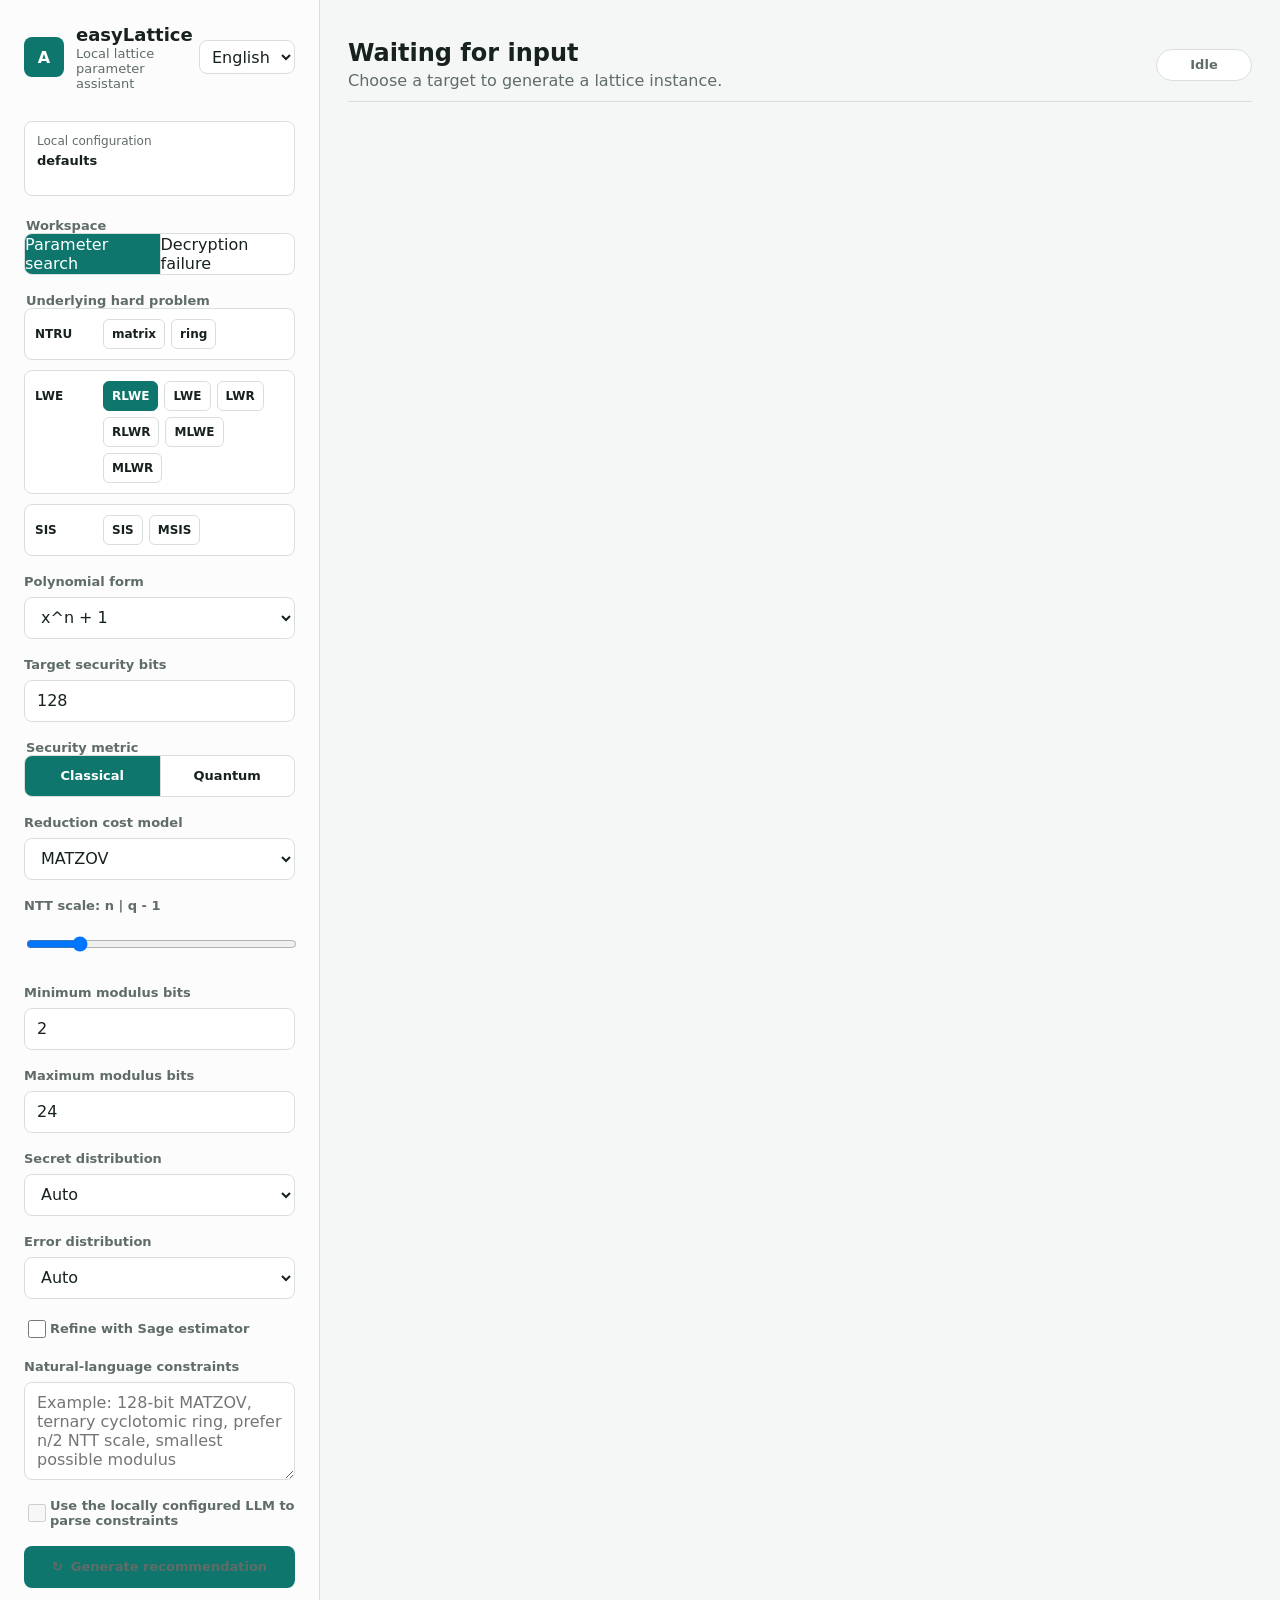
==== static/index.html @ b3cc907c "Add local runner companion" ====
<!doctype html>
<html lang="en">
  <head>
    <meta charset="utf-8" />
    <meta name="viewport" content="width=device-width, initial-scale=1" />
    <title>easyLattice Lattice Parameter Assistant</title>
    <link rel="stylesheet" href="styles.css" />
  </head>
  <body>
    <div class="app-shell">
      <aside class="control-panel">
        <div class="brand-row">
          <div class="brand-mark">A</div>
          <div>
            <h1>easyLattice</h1>
            <p data-i18n="brandSubtitle">Local lattice parameter assistant</p>
          </div>
          <select id="language-select" class="language-select" aria-label="Language">
            <option value="en">English</option>
            <option value="zh">中文</option>
          </select>
        </div>

        <div id="config-panel" class="config-panel">
          <span data-i18n="localConfiguration">Local configuration</span>
          <strong id="config-source" data-i18n="defaults">defaults</strong>
          <small id="config-agent"></small>
          <small id="config-llm"></small>
          <small id="config-estimator"></small>
        </div>

        <section id="runner-panel" class="runner-panel hidden">
          <div class="runner-heading">
            <span data-i18n="localRunner">Local runner</span>
            <strong id="runner-status"></strong>
          </div>
          <form id="runner-config-form" class="runner-form">
            <div id="runner-path-fields" class="runner-path-fields hidden">
              <label>
                <span data-i18n="sagePath">Sage path</span>
                <input id="runner-sage-path" name="sageBinary" type="text" autocomplete="off" />
              </label>
              <label>
                <span data-i18n="estimatorPath">Estimator path</span>
                <input id="runner-estimator-path" name="latticeEstimatorPath" type="text" autocomplete="off" />
              </label>
              <button id="runner-save" type="submit" class="secondary-button" data-i18n="saveRunnerPaths">Save paths</button>
            </div>
            <button id="runner-change" type="button" class="secondary-button hidden" data-i18n="changeRunnerPaths">Change paths</button>
          </form>
        </section>

        <fieldset class="workspace-mode">
          <legend data-i18n="workspace">Workspace</legend>
          <div class="segmented">
            <label><input type="radio" name="workspaceMode" value="search" checked /><span data-i18n="parameterSearch">Parameter search</span></label>
            <label><input type="radio" name="workspaceMode" value="dfr" /><span data-i18n="decryptionFailure">Decryption failure</span></label>
          </div>
        </fieldset>

        <form id="parameter-form" class="form-stack">
          <fieldset class="hard-problem-fieldset">
            <legend data-i18n="underlyingHardProblem">Underlying hard problem</legend>
            <div class="problem-groups" role="radiogroup" aria-label="Underlying hard problem" data-i18n-aria-label="underlyingHardProblem">
              <div class="problem-group">
                <strong>NTRU</strong>
                <div class="problem-options">
                  <label><input type="radio" name="hardProblem" value="ntru:matrix" /><span>matrix</span></label>
                  <label><input type="radio" name="hardProblem" value="ntru:ring" /><span>ring</span></label>
                </div>
              </div>
              <div class="problem-group">
                <strong>LWE</strong>
                <div class="problem-options">
                  <label><input type="radio" name="hardProblem" value="lwe:rlwe" checked /><span>RLWE</span></label>
                  <label><input type="radio" name="hardProblem" value="lwe:lwe" /><span>LWE</span></label>
                  <label><input type="radio" name="hardProblem" value="lwe:lwr" /><span>LWR</span></label>
                  <label><input type="radio" name="hardProblem" value="lwe:rlwr" /><span>RLWR</span></label>
                  <label><input type="radio" name="hardProblem" value="lwe:mlwe" /><span>MLWE</span></label>
                  <label><input type="radio" name="hardProblem" value="lwe:mlwr" /><span>MLWR</span></label>
                </div>
              </div>
              <div class="problem-group">
                <strong>SIS</strong>
                <div class="problem-options">
                  <label><input type="radio" name="hardProblem" value="sis:sis" /><span>SIS</span></label>
                  <label><input type="radio" name="hardProblem" value="sis:msis" /><span>MSIS</span></label>
                </div>
              </div>
            </div>
          </fieldset>

          <label>
            <span data-i18n="polynomialForm">Polynomial form</span>
            <select id="ring-family" name="ringFamily">
              <option value="power2">x^n + 1</option>
              <option value="ternary">x^n - x^(n/2) + 1</option>
            </select>
          </label>

          <label>
            <span data-i18n="targetSecurityBits">Target security bits</span>
            <input id="target-security" name="targetSecurity" type="number" min="40" max="512" step="1" value="128" />
          </label>

          <fieldset>
            <legend data-i18n="securityMetric">Security metric</legend>
            <div class="segmented">
              <label><input type="radio" name="securityModel" value="classical" checked /><span data-i18n="classical">Classical</span></label>
              <label><input type="radio" name="securityModel" value="quantum" /><span data-i18n="quantum">Quantum</span></label>
            </div>
          </fieldset>

          <label>
            <span data-i18n="reductionCostModel">Reduction cost model</span>
            <select id="red-cost-model" name="redCostModel">
              <option value="matzov">MATZOV</option>
              <option value="adps16">ADPS16 / CoreSVP</option>
            </select>
          </label>

          <label>
            <span id="ntt-scale-label">NTT scale: n | q - 1</span>
            <input id="ntt-scale" name="nttScalePower" type="range" min="-1" max="6" step="1" value="0" />
          </label>

          <label>
            <span data-i18n="minimumModulusBits">Minimum modulus bits</span>
            <input id="min-q-bits" name="minQBits" type="number" min="2" max="63" step="1" value="2" />
          </label>

          <label>
            <span data-i18n="maximumModulusBits">Maximum modulus bits</span>
            <input id="max-q-bits" name="maxQBits" type="number" min="12" max="63" step="1" value="24" />
          </label>

          <label>
            <span data-i18n="secretDistribution">Secret distribution</span>
            <select id="secret-distribution" name="secretDistribution">
              <option value="auto">Auto</option>
              <option value="centered_binomial">Centered Binomial</option>
              <option value="sparse_ternary">Sparse Ternary</option>
            </select>
          </label>

          <label>
            <span id="error-distribution-label" data-i18n="errorDistribution">Error distribution</span>
            <select id="error-distribution" name="errorDistribution">
              <option value="auto">Auto</option>
              <option value="centered_binomial">Centered Binomial</option>
              <option value="sparse_ternary">Sparse Ternary</option>
            </select>
          </label>

          <label class="check-row">
            <input id="use-estimator" name="useEstimator" type="checkbox" />
            <span data-i18n="refineWithSage">Refine with Sage estimator</span>
          </label>

          <label>
            <span data-i18n="naturalLanguageConstraints">Natural-language constraints</span>
            <textarea
              id="intent"
              name="intent"
              rows="4"
              placeholder="Example: 128-bit MATZOV, ternary cyclotomic ring, prefer n/2 NTT scale, smallest possible modulus"
              data-i18n-placeholder="intentPlaceholder"
            ></textarea>
          </label>

          <label class="check-row">
            <input id="use-llm" name="useLLM" type="checkbox" disabled />
            <span data-i18n="useConfiguredLlm">Use the locally configured LLM to parse constraints</span>
          </label>

          <button class="primary-button" type="submit">
            <span class="button-icon">↻</span>
            <span data-i18n="generateRecommendation">Generate recommendation</span>
          </button>
        </form>

        <form id="dfr-form" class="form-stack hidden">
          <fieldset>
            <legend data-i18n="decryptionFailureType">Calculator type</legend>
            <div class="segmented">
              <label><input type="radio" name="dfrType" value="ntru" /><span>NTRU</span></label>
              <label><input type="radio" name="dfrType" value="lwe" checked /><span>LWE</span></label>
            </div>
          </fieldset>

          <div id="dfr-ntru-fields" class="dfr-input-group hidden">
            <div class="dfr-field-grid">
              <label><span data-i18n="ringDimensionN">Ring dimension n</span><input name="dfrNtruN" type="number" min="1" step="1" value="509" /></label>
              <label><span>Delta</span><input name="dfrNtruDelta" type="text" value="1024" /></label>
              <label><span>p0</span><input name="dfrP0" type="text" value="3" /></label>
              <label><span>p1</span><input name="dfrP1" type="text" value="0" /></label>
              <label><span>p2</span><input name="dfrP2" type="text" value="1" /></label>
              <label><span>p3</span><input name="dfrP3" type="text" value="0" /></label>
            </div>
          </div>

          <div id="dfr-lwe-fields" class="dfr-input-group">
            <div class="dfr-field-grid">
              <label><span data-i18n="productDimensionM">Product dimension m</span><input name="dfrLweM" type="number" min="1" step="1" value="512" /></label>
              <label><span data-i18n="outputDimensionN">Output dimension n</span><input name="dfrLweN" type="number" min="1" step="1" value="256" /></label>
              <label><span>Delta</span><input name="dfrLweDelta" type="text" value="832" /></label>
            </div>
          </div>

          <div class="dfr-field-grid">
            <label><span data-i18n="workingPrecision">Working precision (bits)</span><input name="dfrPrecisionBits" type="number" min="64" max="4096" step="1" value="512" /></label>
            <label><span data-i18n="tailBits">Gaussian tail bits</span><input name="dfrTailBits" type="number" min="1" max="1024" step="1" value="128" /></label>
          </div>

          <section class="dfr-distribution-section">
            <h2 data-i18n="distributions">Distributions</h2>
            <div id="dfr-distribution-editors" class="dfr-distribution-editors"></div>
          </section>

          <button class="primary-button" type="submit">
            <span class="button-icon">=</span>
            <span data-i18n="calculateDfr">Calculate DFR</span>
          </button>
        </form>
      </aside>

      <main class="workspace">
        <section class="top-strip">
          <div>
            <h2 id="summary-title" data-i18n="waitingForInput">Waiting for input</h2>
            <p id="summary-subtitle" data-i18n="chooseTarget">Choose a target to generate a lattice instance.</p>
          </div>
          <div id="status-pill" class="status-pill idle" data-i18n="statusIdle">Idle</div>
        </section>

        <div id="search-results">
        <section id="result-grid" class="result-grid hidden">
          <div class="metric-panel">
            <span data-i18n="classicalSecurity">Classical security</span>
            <strong id="classic-bits">-</strong>
            <div class="meter"><div id="classic-meter"></div></div>
          </div>
          <div class="metric-panel">
            <span data-i18n="quantumSecurity">Quantum security</span>
            <strong id="quantum-bits">-</strong>
            <div class="meter"><div id="quantum-meter"></div></div>
          </div>
          <div class="metric-panel">
            <span data-i18n="ringDimension">Ring dimension</span>
            <strong id="ring-n">-</strong>
            <small id="ring-poly">-</small>
          </div>
          <div class="metric-panel">
            <span data-i18n="modulus">Modulus</span>
            <strong id="modulus-q">-</strong>
            <small id="modulus-bits">-</small>
          </div>
          <div class="metric-panel">
            <span data-i18n="selectedMetric">Selected metric</span>
            <strong id="selected-bits">-</strong>
            <small id="security-level">-</small>
            <small id="security-margin">-</small>
          </div>
          <div id="profile-panel" class="metric-panel triangle-panel hidden">
            <div class="triangle-heading">
              <span data-i18n="parameterProfile">Parameter profile</span>
            </div>
            <svg class="triangle-chart" viewBox="0 0 160 122" role="img" aria-label="Security compactness efficiency profile">
              <text class="triangle-label triangle-label-top" x="80" y="12" data-i18n="security">Security</text>
              <text class="triangle-label triangle-label-left" x="8" y="116" data-i18n="compactness">Compactness</text>
              <text class="triangle-label triangle-label-right" x="152" y="116" data-i18n="efficiency">Efficiency</text>
              <polygon class="triangle-frame" points="80,24 28,94 132,94"></polygon>
              <line class="triangle-axis" x1="80" y1="70" x2="80" y2="24"></line>
              <line class="triangle-axis" x1="80" y1="70" x2="132" y2="94"></line>
              <line class="triangle-axis" x1="80" y1="70" x2="28" y2="94"></line>
              <polygon id="profile-fill" class="triangle-fill" points="80,70 80,70 80,70"></polygon>
            </svg>
          </div>
        </section>

        <section id="details" class="details-layout hidden">
          <div class="detail-column">
            <h3 data-i18n="instance">Instance</h3>
            <dl id="instance-list"></dl>
          </div>
          <div class="detail-column">
            <h3 data-i18n="estimate">Estimate</h3>
            <dl id="security-list"></dl>
          </div>
        </section>

        <section id="warnings" class="warning-band hidden"></section>

        <section id="alternatives" class="alternatives hidden">
          <div class="section-heading">
            <h3 data-i18n="alternativeCandidates">Alternative candidates</h3>
            <button id="copy-json" type="button" class="secondary-button" data-i18n="copyJson">Copy JSON</button>
          </div>
          <div id="candidate-list" class="candidate-list"></div>
        </section>
        </div>

        <section id="dfr-results" class="dfr-results hidden">
          <section class="result-grid">
            <div class="metric-panel">
              <span data-i18n="singleCoefficientDfr">Single-coefficient DFR</span>
              <strong id="dfr-single">-</strong>
            </div>
            <div class="metric-panel">
              <span data-i18n="vectorDfr">Vector DFR before ECC</span>
              <strong id="dfr-vector">-</strong>
            </div>
            <div class="metric-panel">
              <span data-i18n="workingPrecision">Working precision</span>
              <strong id="dfr-precision">-</strong>
              <small id="dfr-tail">-</small>
            </div>
            <div class="metric-panel">
              <span data-i18n="distributionSupport">Error support</span>
              <strong id="dfr-support">-</strong>
              <small id="dfr-support-range">-</small>
            </div>
          </section>

          <section class="details-layout">
            <div class="detail-column">
              <h3 data-i18n="calculation">Calculation</h3>
              <dl id="dfr-calculation-list"></dl>
            </div>
            <div class="detail-column">
              <h3 data-i18n="distributions">Distributions</h3>
              <dl id="dfr-distribution-list"></dl>
            </div>
          </section>

          <section id="dfr-warnings" class="warning-band hidden"></section>

          <div class="section-heading dfr-copy-row">
            <h3 data-i18n="decryptionFailure">Decryption failure</h3>
            <button id="copy-dfr-json" type="button" class="secondary-button" data-i18n="copyJson">Copy JSON</button>
          </div>
        </section>

      </main>
    </div>

    <script src="app.js"></script>
  </body>
</html>
---- static/styles.css ----
:root {
  color-scheme: light;
  --bg: #f5f7f6;
  --panel: #ffffff;
  --text: #17211f;
  --muted: #5f6c68;
  --line: #d8dfdb;
  --green: #0f766e;
  --green-dark: #115e59;
  --blue: #22577a;
  --amber: #a16207;
  --red: #b42318;
  --shadow: 0 18px 45px rgba(23, 33, 31, 0.08);
}

* {
  box-sizing: border-box;
}

body {
  margin: 0;
  min-width: 320px;
  background: var(--bg);
  color: var(--text);
  font-family:
    Inter, ui-sans-serif, system-ui, -apple-system, BlinkMacSystemFont, "Segoe UI", sans-serif;
}

button,
input,
select,
textarea {
  font: inherit;
}

.app-shell {
  display: grid;
  grid-template-columns: 320px minmax(0, 1fr);
  min-height: 100vh;
}

.control-panel {
  border-right: 1px solid var(--line);
  background: #fbfcfb;
  padding: 24px;
}

.brand-row {
  display: flex;
  align-items: center;
  gap: 12px;
  margin-bottom: 30px;
}

.brand-row > div:not(.brand-mark) {
  min-width: 0;
  flex: 1;
}

.brand-mark {
  display: grid;
  width: 40px;
  height: 40px;
  place-items: center;
  border-radius: 8px;
  background: var(--green);
  color: #fff;
  font-weight: 800;
}

.brand-row h1,
.brand-row p,
.top-strip h2,
.top-strip p,
.detail-column h3,
.section-heading h3 {
  margin: 0;
}

.brand-row h1 {
  font-size: 18px;
  line-height: 1.2;
}

.brand-row p {
  color: var(--muted);
  font-size: 13px;
}

.language-select {
  width: auto;
  min-width: 96px;
  min-height: 34px;
  padding: 0 8px;
}

.config-panel,
.form-stack {
  display: grid;
}

.workspace-mode {
  margin: 0 0 18px;
}

.config-panel {
  gap: 5px;
  margin-bottom: 22px;
  padding: 12px;
  border: 1px solid var(--line);
  border-radius: 8px;
  background: #fff;
}

.config-panel span,
.config-panel small {
  color: var(--muted);
  font-size: 12px;
}

.config-panel strong {
  overflow-wrap: anywhere;
  font-size: 13px;
}

.runner-panel {
  display: grid;
  gap: 10px;
  margin-bottom: 22px;
  padding: 12px 0;
  border-top: 1px solid var(--line);
  border-bottom: 1px solid var(--line);
}

.runner-heading {
  display: flex;
  align-items: baseline;
  justify-content: space-between;
  gap: 10px;
}

.runner-heading span,
.runner-heading strong {
  font-size: 13px;
}

.runner-heading span {
  color: var(--muted);
  font-weight: 650;
}

.runner-heading strong {
  color: var(--green-dark);
  text-align: right;
}

.runner-heading strong.runner-error {
  color: var(--red);
}

.runner-form,
.runner-path-fields {
  display: grid;
  gap: 10px;
}

.runner-path-fields label {
  display: grid;
  gap: 6px;
}

.runner-path-fields label span {
  color: var(--muted);
  font-size: 12px;
  font-weight: 650;
}

.runner-path-fields .secondary-button,
.runner-form > .secondary-button {
  justify-self: start;
}

.form-stack {
  gap: 18px;
}

.dfr-input-group,
.dfr-distribution-section,
.dfr-distribution-editors {
  display: grid;
  gap: 12px;
}

.dfr-field-grid,
.dfr-parameter-grid {
  display: grid;
  grid-template-columns: repeat(2, minmax(0, 1fr));
  gap: 12px;
}

.dfr-field-grid label,
.dfr-parameter-grid label {
  min-width: 0;
}

.dfr-distribution-section h2 {
  margin: 0;
  color: var(--text);
  font-size: 15px;
}

.dfr-distribution-editor {
  display: grid;
  gap: 10px;
  padding-top: 12px;
  border-top: 1px solid var(--line);
}

.dfr-editor-header {
  display: grid;
  grid-template-columns: minmax(0, 1fr) minmax(150px, 1.2fr);
  gap: 10px;
  align-items: center;
}

.dfr-editor-header strong {
  min-width: 0;
  overflow-wrap: anywhere;
  font-size: 14px;
}

.dfr-parameter-grid textarea {
  min-height: 72px;
}

.dfr-parameter-grid .dfr-wide-field {
  grid-column: 1 / -1;
}

.form-stack label,
fieldset {
  display: grid;
  gap: 8px;
  margin: 0;
  padding: 0;
  border: 0;
}

.form-stack span,
legend {
  color: var(--muted);
  font-size: 13px;
  font-weight: 650;
}

input,
select,
textarea {
  width: 100%;
  min-height: 42px;
  border: 1px solid var(--line);
  border-radius: 8px;
  background: #fff;
  color: var(--text);
  padding: 0 12px;
}

input:focus,
select:focus,
textarea:focus,
button:focus-visible {
  outline: 3px solid rgba(15, 118, 110, 0.22);
  outline-offset: 2px;
}

textarea {
  min-height: 92px;
  padding: 10px 12px;
  resize: vertical;
}

.segmented {
  display: grid;
  grid-auto-flow: column;
  grid-auto-columns: minmax(0, 1fr);
  border: 1px solid var(--line);
  border-radius: 8px;
  overflow: hidden;
  background: #fff;
}

.segmented label {
  min-width: 0;
}

.segmented input {
  position: absolute;
  opacity: 0;
  pointer-events: none;
}

.segmented span {
  display: grid;
  min-height: 40px;
  place-items: center;
  color: var(--text);
  cursor: pointer;
}

.segmented label + label span {
  border-left: 1px solid var(--line);
}

.segmented input:checked + span {
  background: var(--green);
  color: #fff;
}

.hard-problem-fieldset {
  gap: 10px;
}

.problem-groups {
  display: grid;
  gap: 10px;
}

.problem-group {
  display: grid;
  grid-template-columns: 58px minmax(0, 1fr);
  gap: 10px;
  align-items: start;
  padding: 10px;
  border: 1px solid var(--line);
  border-radius: 8px;
  background: #fff;
}

.problem-group strong {
  color: var(--text);
  font-size: 12px;
  line-height: 30px;
}

.problem-options {
  display: flex;
  flex-wrap: wrap;
  gap: 6px;
}

.problem-options label {
  display: block;
  min-width: 0;
}

.problem-options input {
  position: absolute;
  width: 1px;
  min-height: 1px;
  opacity: 0;
  pointer-events: none;
}

.problem-options span {
  display: inline-flex;
  align-items: center;
  justify-content: center;
  min-height: 30px;
  padding: 0 8px;
  border: 1px solid var(--line);
  border-radius: 6px;
  color: var(--text);
  cursor: pointer;
  font-size: 12px;
  line-height: 1;
}

.problem-options input:checked + span {
  border-color: var(--green);
  background: var(--green);
  color: #fff;
}

.check-row {
  grid-template-columns: 18px 1fr;
  align-items: center;
}

.check-row input {
  width: 18px;
  min-height: 18px;
  accent-color: var(--green);
}

.primary-button,
.secondary-button {
  display: inline-flex;
  align-items: center;
  justify-content: center;
  gap: 8px;
  min-height: 42px;
  border-radius: 8px;
  border: 1px solid transparent;
  cursor: pointer;
  font-weight: 750;
}

.primary-button {
  background: var(--green);
  color: #fff;
}

.primary-button:hover {
  background: var(--green-dark);
}

.secondary-button {
  background: #fff;
  color: var(--blue);
  border-color: var(--line);
  padding: 0 12px;
}

.button-icon {
  color: inherit;
  font-size: 18px;
}

.workspace {
  min-width: 0;
  padding: 28px;
}

.top-strip {
  display: flex;
  align-items: center;
  justify-content: space-between;
  gap: 18px;
  min-height: 74px;
  border-bottom: 1px solid var(--line);
  margin-bottom: 22px;
}

.top-strip h2 {
  font-size: 24px;
}

.top-strip p {
  color: var(--muted);
  margin-top: 4px;
}

.status-pill {
  display: inline-flex;
  align-items: center;
  justify-content: center;
  min-width: 96px;
  min-height: 32px;
  padding: 0 12px;
  border-radius: 999px;
  border: 1px solid var(--line);
  font-size: 13px;
  font-weight: 750;
}

.status-pill.idle {
  color: var(--muted);
  background: #fff;
}

.status-pill.loading {
  color: var(--blue);
  background: #eef7fb;
}

.status-pill.done {
  color: var(--green-dark);
  background: #e8f5f2;
}

.status-pill.error {
  color: var(--red);
  background: #fff1f0;
}

.result-grid {
  display: grid;
  grid-template-columns: repeat(auto-fit, minmax(155px, 1fr));
  gap: 14px;
  margin-bottom: 18px;
}

.metric-panel,
.detail-column,
.warning-band {
  background: var(--panel);
  border: 1px solid var(--line);
  border-radius: 8px;
  box-shadow: var(--shadow);
}

.metric-panel {
  display: grid;
  align-content: start;
  gap: 8px;
  min-height: 132px;
  padding: 16px;
}

.metric-panel span,
.metric-panel small,
dt {
  color: var(--muted);
}

.metric-panel strong {
  font-size: 30px;
  line-height: 1.1;
}

.metric-panel small {
  overflow-wrap: anywhere;
}

.meter {
  height: 8px;
  overflow: hidden;
  border-radius: 999px;
  background: #e9eeeb;
}

.meter div {
  width: 0;
  height: 100%;
  background: var(--green);
  transition: width 160ms ease;
}

.triangle-panel {
  min-width: 0;
}

.triangle-heading {
  display: flex;
  align-items: baseline;
  justify-content: space-between;
  gap: 8px;
}

.triangle-heading span {
  color: var(--muted);
}

.triangle-heading strong {
  font-size: 20px;
}

.triangle-chart {
  width: 100%;
  height: 108px;
}

.triangle-frame,
.triangle-axis {
  fill: none;
  stroke: #cbd5d1;
  stroke-width: 1.5;
}

.triangle-fill {
  fill: rgba(15, 118, 110, 0.28);
  stroke: var(--green);
  stroke-width: 2;
  transition: points 180ms ease;
}

.triangle-label {
  color: var(--muted);
  fill: var(--muted);
  font-size: 10px;
  font-weight: 700;
}

.triangle-label-top {
  text-anchor: middle;
}

.triangle-label-left {
  text-anchor: start;
}

.triangle-label-right {
  text-anchor: end;
}

.details-layout {
  display: grid;
  grid-template-columns: minmax(0, 1fr) minmax(0, 1fr);
  gap: 14px;
  margin-bottom: 18px;
}

.detail-column {
  padding: 18px;
}

.detail-column h3,
.section-heading h3 {
  font-size: 16px;
}

dl {
  display: grid;
  grid-template-columns: 150px minmax(0, 1fr);
  gap: 10px 14px;
  margin: 16px 0 0;
}

dt {
  font-size: 13px;
}

dd {
  margin: 0;
  overflow-wrap: anywhere;
}

.warning-band {
  padding: 14px 16px;
  margin-bottom: 18px;
  color: #6f4d00;
  background: #fff8e6;
}

.warning-band p {
  margin: 4px 0;
}

.alternatives {
  margin-bottom: 18px;
}

.dfr-results {
  margin-bottom: 18px;
}

.dfr-copy-row {
  margin-top: 4px;
}

.section-heading {
  display: flex;
  align-items: center;
  justify-content: space-between;
  gap: 12px;
  margin-bottom: 12px;
}

.candidate-list {
  display: grid;
  grid-template-columns: repeat(2, minmax(0, 1fr));
  gap: 12px;
}

.candidate {
  display: grid;
  gap: 8px;
  min-height: 122px;
  border: 1px solid var(--line);
  border-radius: 8px;
  background: #fff;
  padding: 14px;
}

.candidate strong {
  font-size: 15px;
}

.candidate span {
  color: var(--muted);
  font-size: 13px;
}

.hidden {
  display: none;
}

@media (max-width: 920px) {
  .app-shell {
    grid-template-columns: 1fr;
  }

  .control-panel {
    border-right: 0;
    border-bottom: 1px solid var(--line);
  }

  .result-grid,
  .details-layout,
  .candidate-list {
    grid-template-columns: repeat(2, minmax(0, 1fr));
  }
}

@media (max-width: 560px) {
  .workspace,
  .control-panel {
    padding: 18px;
  }

  .top-strip {
    align-items: flex-start;
    flex-direction: column;
  }

  dl {
    grid-template-columns: 1fr;
    gap: 4px;
  }

  .result-grid,
  .details-layout,
  .candidate-list,
  .dfr-field-grid,
  .dfr-parameter-grid {
    grid-template-columns: 1fr;
  }

  .dfr-editor-header {
    grid-template-columns: 1fr;
  }
}
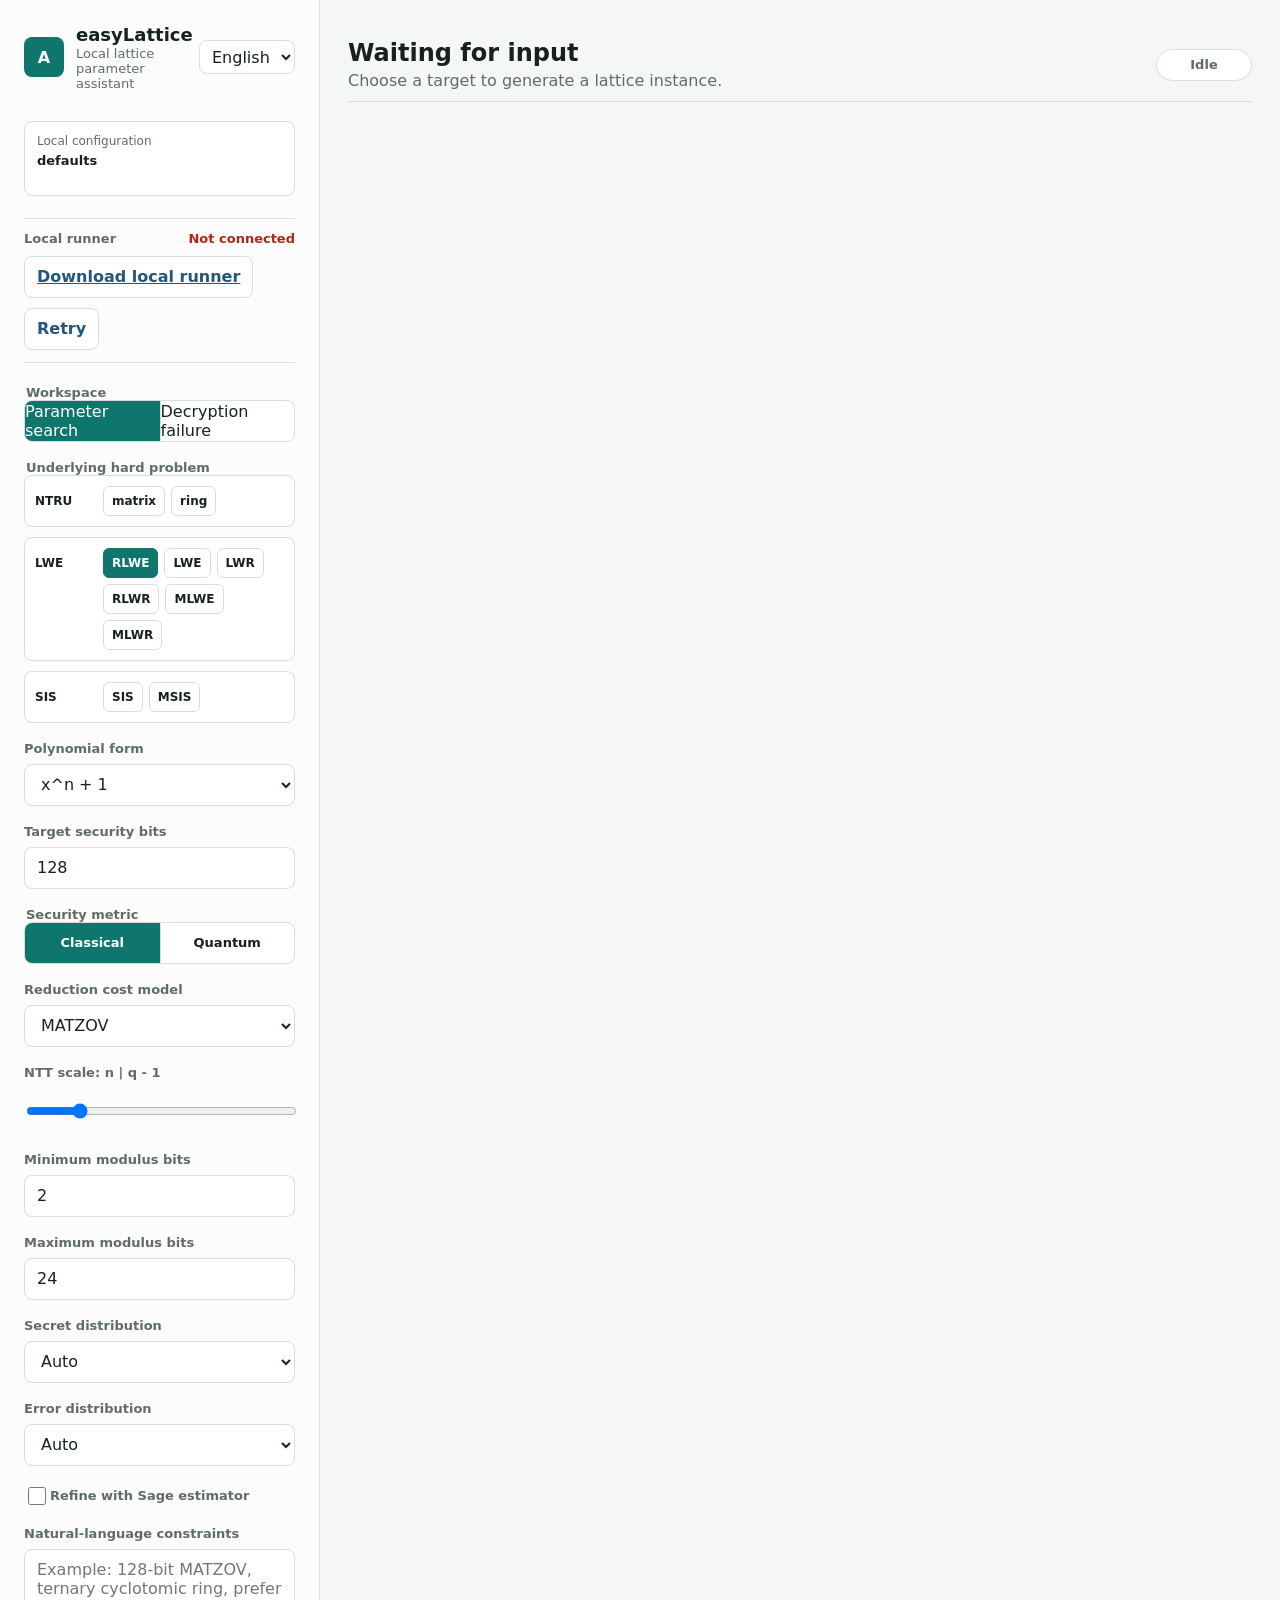
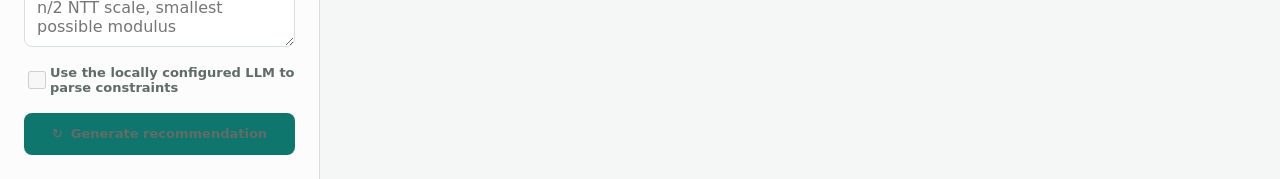
==== commit a0bf6b23: "Auto-connect public pages to local runner" ====
--- a/static/index.html
+++ b/static/index.html
@@ -47,6 +47,8 @@
               <button id="runner-save" type="submit" class="secondary-button" data-i18n="saveRunnerPaths">Save paths</button>
             </div>
             <button id="runner-change" type="button" class="secondary-button hidden" data-i18n="changeRunnerPaths">Change paths</button>
+            <a id="runner-download" class="secondary-button hidden" href="https://github.com/Icarid-Liu/easyLattice/releases/latest/download/easyLattice-runner.pyz" data-i18n="downloadRunner">Download local runner</a>
+            <button id="runner-retry" type="button" class="secondary-button hidden" data-i18n="retryRunner">Retry</button>
           </form>
         </section>
 
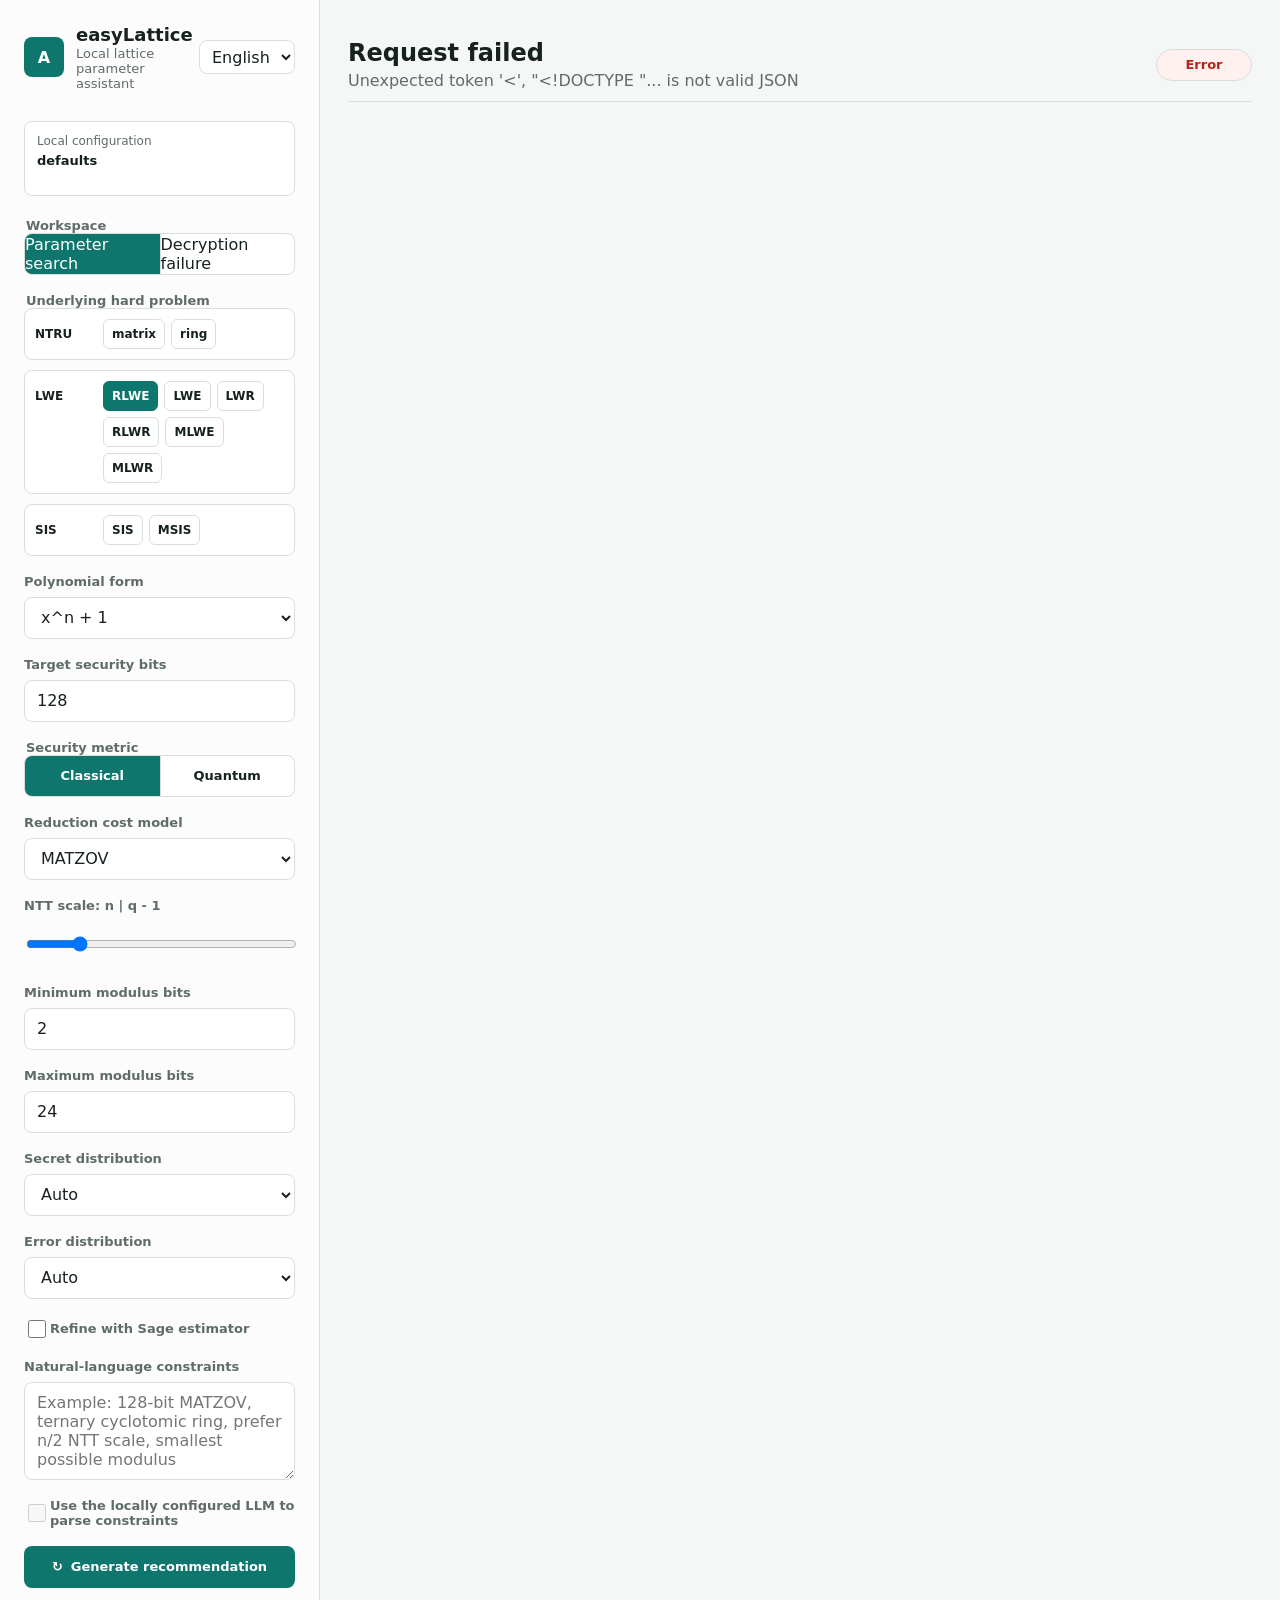
==== commit 5cf38895: "Restore local server workflow" ====
--- a/static/index.html
+++ b/static/index.html
@@ -28,29 +28,6 @@
           <small id="config-llm"></small>
           <small id="config-estimator"></small>
         </div>
-
-        <section id="runner-panel" class="runner-panel hidden">
-          <div class="runner-heading">
-            <span data-i18n="localRunner">Local runner</span>
-            <strong id="runner-status"></strong>
-          </div>
-          <form id="runner-config-form" class="runner-form">
-            <div id="runner-path-fields" class="runner-path-fields hidden">
-              <label>
-                <span data-i18n="sagePath">Sage path</span>
-                <input id="runner-sage-path" name="sageBinary" type="text" autocomplete="off" />
-              </label>
-              <label>
-                <span data-i18n="estimatorPath">Estimator path</span>
-                <input id="runner-estimator-path" name="latticeEstimatorPath" type="text" autocomplete="off" />
-              </label>
-              <button id="runner-save" type="submit" class="secondary-button" data-i18n="saveRunnerPaths">Save paths</button>
-            </div>
-            <button id="runner-change" type="button" class="secondary-button hidden" data-i18n="changeRunnerPaths">Change paths</button>
-            <a id="runner-download" class="secondary-button hidden" href="https://github.com/Icarid-Liu/easyLattice/releases/latest/download/easyLattice-runner.pyz" data-i18n="downloadRunner">Download local runner</a>
-            <button id="runner-retry" type="button" class="secondary-button hidden" data-i18n="retryRunner">Retry</button>
-          </form>
-        </section>
 
         <fieldset class="workspace-mode">
           <legend data-i18n="workspace">Workspace</legend>
--- a/static/styles.css
+++ b/static/styles.css
@@ -123,63 +123,6 @@
   font-size: 13px;
 }
 
-.runner-panel {
-  display: grid;
-  gap: 10px;
-  margin-bottom: 22px;
-  padding: 12px 0;
-  border-top: 1px solid var(--line);
-  border-bottom: 1px solid var(--line);
-}
-
-.runner-heading {
-  display: flex;
-  align-items: baseline;
-  justify-content: space-between;
-  gap: 10px;
-}
-
-.runner-heading span,
-.runner-heading strong {
-  font-size: 13px;
-}
-
-.runner-heading span {
-  color: var(--muted);
-  font-weight: 650;
-}
-
-.runner-heading strong {
-  color: var(--green-dark);
-  text-align: right;
-}
-
-.runner-heading strong.runner-error {
-  color: var(--red);
-}
-
-.runner-form,
-.runner-path-fields {
-  display: grid;
-  gap: 10px;
-}
-
-.runner-path-fields label {
-  display: grid;
-  gap: 6px;
-}
-
-.runner-path-fields label span {
-  color: var(--muted);
-  font-size: 12px;
-  font-weight: 650;
-}
-
-.runner-path-fields .secondary-button,
-.runner-form > .secondary-button {
-  justify-self: start;
-}
-
 .form-stack {
   gap: 18px;
 }
@@ -410,6 +353,10 @@
   color: #fff;
 }
 
+.primary-button span {
+  color: #fff;
+}
+
 .primary-button:hover {
   background: var(--green-dark);
 }
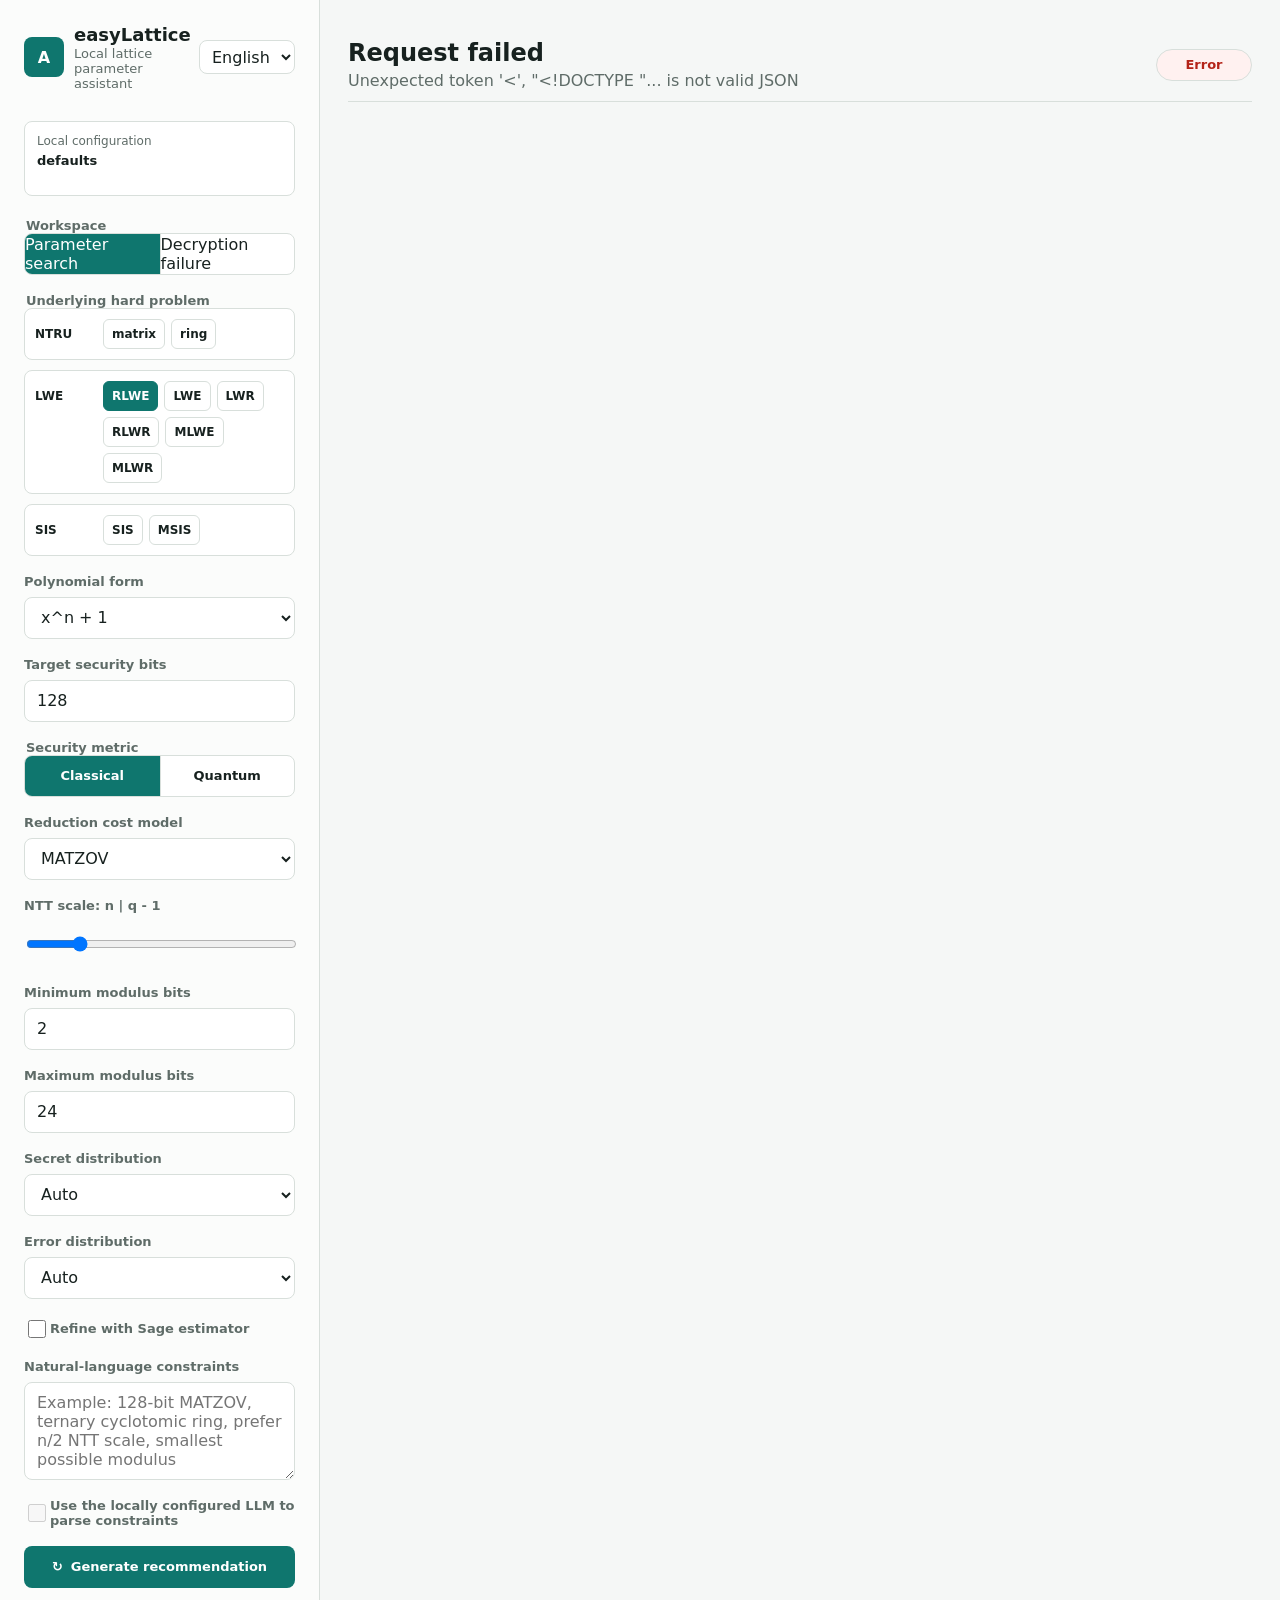
==== commit ce700999: "Add browser estimator profile workflow" ====
--- a/static/index.html
+++ b/static/index.html
@@ -27,6 +27,13 @@
           <small id="config-agent"></small>
           <small id="config-llm"></small>
           <small id="config-estimator"></small>
+          <div id="estimator-profile-control" class="estimator-profile-control hidden">
+            <small id="standard-profile-summary"></small>
+            <small id="enhanced-profile-summary"></small>
+            <button id="modify-estimator-profile" type="button" class="secondary-button compact-button" data-i18n="modifyConfiguration">
+              Modify configuration
+            </button>
+          </div>
         </div>
 
         <fieldset class="workspace-mode">
@@ -169,6 +176,14 @@
 
           <div id="dfr-ntru-fields" class="dfr-input-group hidden">
             <div class="dfr-field-grid">
+              <label>
+                <span data-i18n="dfrRingType">Polynomial ring</span>
+                <select name="dfrRingType">
+                  <option value="cyclic">x^n - 1</option>
+                  <option value="negacyclic">x^n + 1</option>
+                  <option value="ntru_prime">x^n - x - 1</option>
+                </select>
+              </label>
               <label><span data-i18n="ringDimensionN">Ring dimension n</span><input name="dfrNtruN" type="number" min="1" step="1" value="509" /></label>
               <label><span>Delta</span><input name="dfrNtruDelta" type="text" value="1024" /></label>
               <label><span>p0</span><input name="dfrP0" type="text" value="3" /></label>
@@ -273,7 +288,7 @@
         <section id="alternatives" class="alternatives hidden">
           <div class="section-heading">
             <h3 data-i18n="alternativeCandidates">Alternative candidates</h3>
-            <button id="copy-json" type="button" class="secondary-button" data-i18n="copyJson">Copy JSON</button>
+            <button id="copy-json" type="button" class="secondary-button" data-i18n="copyJson" disabled>Copy JSON</button>
           </div>
           <div id="candidate-list" class="candidate-list"></div>
         </section>
@@ -316,13 +331,46 @@
 
           <div class="section-heading dfr-copy-row">
             <h3 data-i18n="decryptionFailure">Decryption failure</h3>
-            <button id="copy-dfr-json" type="button" class="secondary-button" data-i18n="copyJson">Copy JSON</button>
+            <button id="copy-dfr-json" type="button" class="secondary-button" data-i18n="copyJson" disabled>Copy JSON</button>
           </div>
         </section>
 
       </main>
     </div>
 
+    <dialog id="estimator-profile-dialog" class="estimator-profile-dialog" aria-labelledby="estimator-profile-title">
+      <form id="estimator-profile-form" class="estimator-profile-form">
+        <div class="dialog-heading">
+          <div>
+            <h2 id="estimator-profile-title" data-i18n="estimatorProfileTitle">Local estimator configuration</h2>
+            <p data-i18n="estimatorProfileDescription">Paths are validated in isolated Sage processes and saved only on this machine.</p>
+          </div>
+          <button id="close-estimator-profile" type="button" class="secondary-button compact-button" data-i18n="close">Close</button>
+        </div>
+
+        <label for="sage-binary">
+          <span data-i18n="sageExecutable">Sage executable</span>
+          <input id="sage-binary" name="sage_binary" type="text" value="sage" maxlength="4096" autocomplete="off" required />
+        </label>
+        <label for="standard-estimator-path">
+          <span data-i18n="standardEstimatorPath">Standard estimator path</span>
+          <input id="standard-estimator-path" name="lattice_estimator_path" type="text" maxlength="4096" autocomplete="off" required />
+        </label>
+        <label for="enhanced-estimator-path">
+          <span data-i18n="enhancedEstimatorPathOptional">Enhanced estimator path (optional)</span>
+          <input id="enhanced-estimator-path" name="enhanced_lattice_estimator_path" type="text" maxlength="4096" autocomplete="off" />
+        </label>
+
+        <p id="estimator-profile-message" class="profile-message" role="status" aria-live="polite"></p>
+        <div class="dialog-actions">
+          <button id="cancel-estimator-profile" type="button" class="secondary-button" data-i18n="cancel">Cancel</button>
+          <button id="save-estimator-profile" type="submit" class="primary-button" data-i18n="saveConfiguration">Save configuration</button>
+        </div>
+      </form>
+    </dialog>
+
+    <script src="preview-data.js"></script>
+    <script src="app-model.js"></script>
     <script src="app.js"></script>
   </body>
 </html>
--- a/static/styles.css
+++ b/static/styles.css
@@ -48,7 +48,7 @@
 .brand-row {
   display: flex;
   align-items: center;
-  gap: 12px;
+  gap: 10px;
   margin-bottom: 30px;
 }
 
@@ -89,7 +89,7 @@
 
 .language-select {
   width: auto;
-  min-width: 96px;
+  min-width: 92px;
   min-height: 34px;
   padding: 0 8px;
 }
@@ -123,6 +123,107 @@
   font-size: 13px;
 }
 
+.estimator-profile-control {
+  display: grid;
+  gap: 6px;
+  padding-top: 8px;
+  border-top: 1px solid var(--line);
+}
+
+.estimator-profile-control small {
+  overflow-wrap: anywhere;
+}
+
+.compact-button {
+  min-height: 34px;
+  width: fit-content;
+  font-size: 12px;
+}
+
+.estimator-profile-dialog {
+  width: min(42rem, calc(100vw - 2rem));
+  max-height: calc(100vh - 2rem);
+  margin: auto;
+  padding: 0;
+  overflow: auto;
+  border: 1px solid var(--line);
+  border-radius: 8px;
+  background: var(--panel);
+  color: var(--text);
+  box-shadow: var(--shadow);
+}
+
+.estimator-profile-dialog::backdrop {
+  background: rgba(23, 33, 31, 0.48);
+}
+
+.estimator-profile-form {
+  display: grid;
+  gap: 18px;
+  padding: 22px;
+}
+
+.estimator-profile-form > label {
+  display: grid;
+  gap: 8px;
+  min-width: 0;
+}
+
+.estimator-profile-form > label span {
+  color: var(--muted);
+  font-size: 13px;
+  font-weight: 650;
+}
+
+.dialog-heading {
+  display: flex;
+  align-items: flex-start;
+  justify-content: space-between;
+  gap: 18px;
+}
+
+.dialog-heading h2,
+.dialog-heading p,
+.profile-message {
+  margin: 0;
+}
+
+.dialog-heading h2 {
+  font-size: 20px;
+}
+
+.dialog-heading p {
+  margin-top: 5px;
+  color: var(--muted);
+  font-size: 13px;
+}
+
+.profile-message {
+  min-height: 20px;
+  color: var(--muted);
+  font-size: 13px;
+  overflow-wrap: anywhere;
+}
+
+.profile-message.error {
+  color: var(--red);
+}
+
+.profile-message.success {
+  color: var(--green-dark);
+}
+
+.dialog-actions {
+  display: flex;
+  justify-content: flex-end;
+  gap: 10px;
+}
+
+.dialog-actions button {
+  min-width: 116px;
+  padding: 0 14px;
+}
+
 .form-stack {
   gap: 18px;
 }
@@ -161,7 +262,7 @@
 
 .dfr-editor-header {
   display: grid;
-  grid-template-columns: minmax(0, 1fr) minmax(150px, 1.2fr);
+  grid-template-columns: minmax(0, 1fr) minmax(168px, 1.2fr);
   gap: 10px;
   align-items: center;
 }
@@ -208,6 +309,23 @@
   padding: 0 12px;
 }
 
+input:not([type="radio"]):not([type="checkbox"]):not([type="range"]):disabled,
+input:not([type="radio"]):not([type="checkbox"]):not([type="range"]):read-only,
+select:disabled,
+textarea:read-only {
+  border-color: #c7d0cc;
+  background: #edf1ef;
+  color: #45534f;
+  cursor: not-allowed;
+  opacity: 1;
+}
+
+input[type="range"]:disabled {
+  accent-color: #587a75;
+  cursor: not-allowed;
+  opacity: 0.72;
+}
+
 input:focus,
 select:focus,
 textarea:focus,
@@ -238,6 +356,8 @@
 
 .segmented input {
   position: absolute;
+  width: 1px;
+  min-height: 1px;
   opacity: 0;
   pointer-events: none;
 }
@@ -257,6 +377,15 @@
 .segmented input:checked + span {
   background: var(--green);
   color: #fff;
+}
+
+.segmented input:focus-visible + span,
+.problem-options input:focus-visible + span {
+  position: relative;
+  z-index: 1;
+  outline: 3px solid var(--blue);
+  outline-offset: -4px;
+  box-shadow: inset 0 0 0 2px #fff;
 }
 
 .hard-problem-fieldset {
@@ -324,6 +453,21 @@
   color: #fff;
 }
 
+.problem-options input:disabled + span {
+  border-color: #c7d0cc;
+  background: #edf1ef;
+  color: var(--text);
+  cursor: not-allowed;
+  opacity: 0.78;
+}
+
+.problem-options input:checked:disabled + span {
+  border-color: #b9c5c0;
+  background: #dfe6e3;
+  color: #26332f;
+  opacity: 0.82;
+}
+
 .check-row {
   grid-template-columns: 18px 1fr;
   align-items: center;
@@ -368,6 +512,24 @@
   padding: 0 12px;
 }
 
+.primary-button:disabled,
+.secondary-button:disabled {
+  cursor: not-allowed;
+  opacity: 1;
+}
+
+.primary-button:disabled,
+.primary-button:disabled:hover {
+  background: #587a75;
+  color: #fff;
+}
+
+.secondary-button:disabled {
+  border-color: #c8d1cd;
+  background: #f1f4f2;
+  color: #5f6c68;
+}
+
 .button-icon {
   color: inherit;
   font-size: 18px;
@@ -422,7 +584,20 @@
 
 .status-pill.done {
   color: var(--green-dark);
+  border-color: #b9d8d2;
   background: #e8f5f2;
+}
+
+.status-pill.screened {
+  color: var(--blue);
+  border-color: #bfd4df;
+  background: #eef7fb;
+}
+
+.status-pill.warning {
+  color: var(--amber);
+  border-color: #e7cf91;
+  background: #fff8e6;
 }
 
 .status-pill.error {
@@ -591,6 +766,11 @@
   margin-bottom: 18px;
 }
 
+.stale-result {
+  opacity: 0.82;
+  transition: opacity 160ms ease;
+}
+
 .dfr-copy-row {
   margin-top: 4px;
 }
@@ -676,4 +856,28 @@
   .dfr-editor-header {
     grid-template-columns: 1fr;
   }
-}
+
+  .estimator-profile-dialog {
+    width: calc(100vw - 1rem);
+    max-height: calc(100vh - 1rem);
+  }
+
+  .estimator-profile-form {
+    gap: 15px;
+    padding: 18px;
+  }
+
+  .dialog-heading {
+    align-items: stretch;
+    flex-direction: column;
+  }
+
+  .dialog-actions {
+    display: grid;
+    grid-template-columns: repeat(2, minmax(0, 1fr));
+  }
+
+  .dialog-actions button {
+    min-width: 0;
+  }
+}
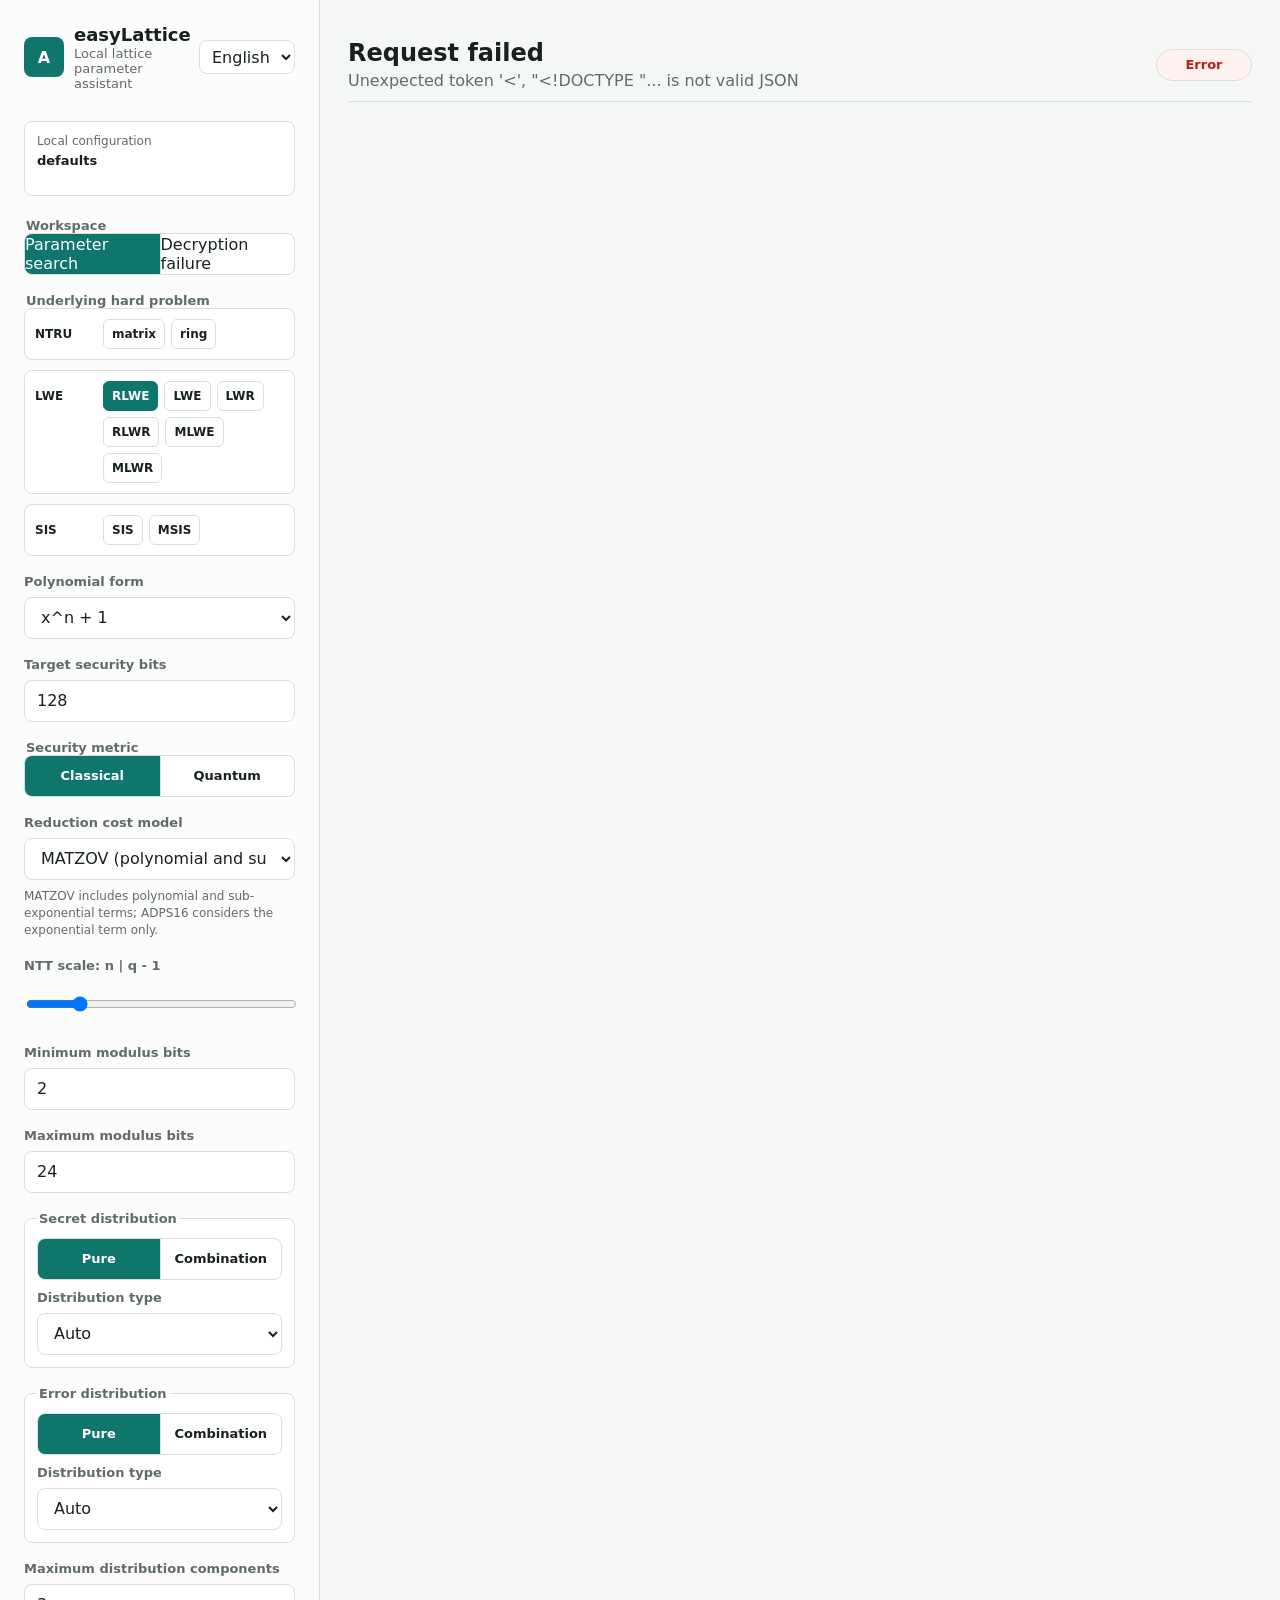
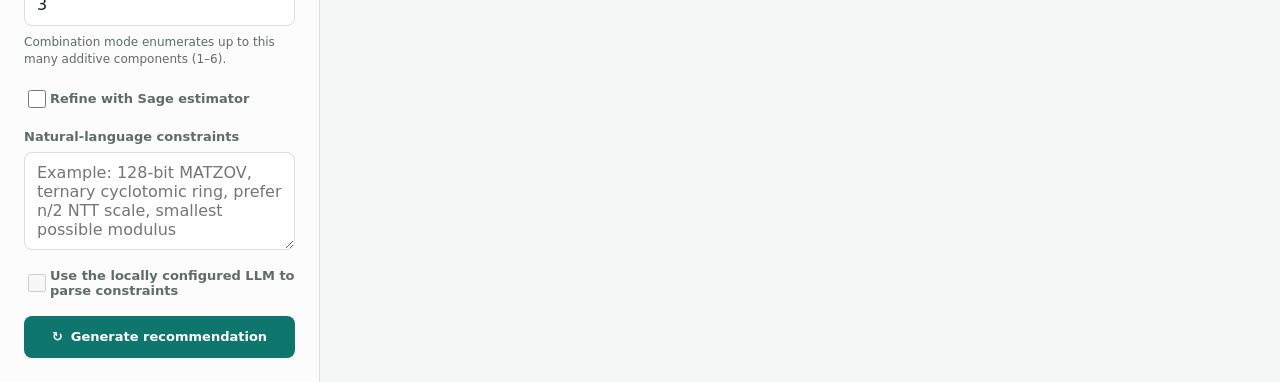
==== commit 34552d00: "feat: add adaptive distribution search and estimator controls" ====
--- a/static/index.html
+++ b/static/index.html
@@ -100,9 +100,12 @@
           <label>
             <span data-i18n="reductionCostModel">Reduction cost model</span>
             <select id="red-cost-model" name="redCostModel">
-              <option value="matzov">MATZOV</option>
-              <option value="adps16">ADPS16 / CoreSVP</option>
+              <option value="matzov" data-i18n="matzovModelLabel">MATZOV (aggressive)</option>
+              <option value="adps16" data-i18n="adps16ModelLabel">ADPS16 (conservative)</option>
             </select>
+            <small id="red-cost-model-help" class="field-help" data-i18n="reductionCostModelDescription">
+              MATZOV includes polynomial and sub-exponential terms; ADPS16 considers the exponential term only.
+            </small>
           </label>
 
           <label>
@@ -120,22 +123,45 @@
             <input id="max-q-bits" name="maxQBits" type="number" min="12" max="63" step="1" value="24" />
           </label>
 
-          <label>
-            <span data-i18n="secretDistribution">Secret distribution</span>
-            <select id="secret-distribution" name="secretDistribution">
-              <option value="auto">Auto</option>
-              <option value="centered_binomial">Centered Binomial</option>
-              <option value="sparse_ternary">Sparse Ternary</option>
-            </select>
-          </label>
-
-          <label>
-            <span id="error-distribution-label" data-i18n="errorDistribution">Error distribution</span>
-            <select id="error-distribution" name="errorDistribution">
-              <option value="auto">Auto</option>
-              <option value="centered_binomial">Centered Binomial</option>
-              <option value="sparse_ternary">Sparse Ternary</option>
-            </select>
+          <fieldset class="distribution-module" id="secret-distribution-module">
+            <legend data-i18n="secretDistribution">Secret distribution</legend>
+            <div id="secret-distribution-mode" class="segmented distribution-mode" role="radiogroup" aria-label="Secret distribution mode" data-i18n-aria-label="secretDistributionMode">
+              <label><input type="radio" name="secretDistributionMode" value="pure" checked /><span data-i18n="pureDistribution">Pure</span></label>
+              <label><input type="radio" name="secretDistributionMode" value="combination" /><span data-i18n="combinationDistribution">Combination</span></label>
+            </div>
+            <label>
+              <span data-i18n="distributionType">Distribution type</span>
+              <select id="secret-distribution" name="secretDistribution">
+                <option value="auto">Auto</option>
+                <option value="centered_binomial">Centered Binomial</option>
+                <option value="sparse_ternary">Sparse Ternary</option>
+              </select>
+            </label>
+          </fieldset>
+
+          <fieldset class="distribution-module" id="error-distribution-module">
+            <legend id="error-distribution-label" data-i18n="errorDistribution">Error distribution</legend>
+            <div id="error-distribution-mode" class="segmented distribution-mode" role="radiogroup" aria-label="Error distribution mode" data-i18n-aria-label="errorDistributionMode">
+              <label><input type="radio" name="errorDistributionMode" value="pure" checked /><span data-i18n="pureDistribution">Pure</span></label>
+              <label><input type="radio" name="errorDistributionMode" value="combination" /><span data-i18n="combinationDistribution">Combination</span></label>
+            </div>
+            <label>
+              <span id="error-distribution-type-label" data-i18n="distributionType">Distribution type</span>
+              <select id="error-distribution" name="errorDistribution">
+                <option value="auto">Auto</option>
+                <option value="centered_binomial">Centered Binomial</option>
+                <option value="sparse_ternary">Sparse Ternary</option>
+              </select>
+            </label>
+            <small id="error-distribution-note" class="field-help hidden" data-i18n="lwrErrorDistributionNote">
+              LWR-family errors use compression modulus p; distribution mode is not applicable.
+            </small>
+          </fieldset>
+
+          <label>
+            <span data-i18n="maxDistributionComponents">Maximum distribution components</span>
+            <input id="max-distribution-components" name="maxDistributionComponents" type="number" min="1" max="6" step="1" value="3" />
+            <small class="field-help" data-i18n="maxDistributionComponentsHelp">Combination mode enumerates up to this many additive components (1–6).</small>
           </label>
 
           <label class="check-row">
@@ -223,6 +249,10 @@
           <div>
             <h2 id="summary-title" data-i18n="waitingForInput">Waiting for input</h2>
             <p id="summary-subtitle" data-i18n="chooseTarget">Choose a target to generate a lattice instance.</p>
+            <div id="job-controls" class="job-controls hidden">
+              <span id="job-progress" class="job-progress" aria-live="polite"></span>
+              <button id="cancel-estimator-job" type="button" class="secondary-button compact-button" data-i18n="cancelEstimatorJob">Cancel current attack</button>
+            </div>
           </div>
           <div id="status-pill" class="status-pill idle" data-i18n="statusIdle">Idle</div>
         </section>
--- a/static/styles.css
+++ b/static/styles.css
@@ -228,6 +228,29 @@
   gap: 18px;
 }
 
+.field-help {
+  color: var(--muted);
+  font-size: 12px;
+  line-height: 1.45;
+}
+
+.distribution-module {
+  gap: 10px;
+  padding: 12px;
+  border: 1px solid var(--line);
+  border-radius: 8px;
+  background: #fff;
+}
+
+.distribution-mode {
+  min-height: 36px;
+}
+
+.distribution-mode span {
+  min-height: 36px;
+  font-size: 12px;
+}
+
 .dfr-input-group,
 .dfr-distribution-section,
 .dfr-distribution-editors {
@@ -559,6 +582,20 @@
   margin-top: 4px;
 }
 
+.job-controls {
+  display: flex;
+  align-items: center;
+  flex-wrap: wrap;
+  gap: 10px;
+  margin-top: 8px;
+}
+
+.job-progress {
+  color: var(--muted);
+  font-size: 12px;
+  line-height: 1.4;
+}
+
 .status-pill {
   display: inline-flex;
   align-items: center;
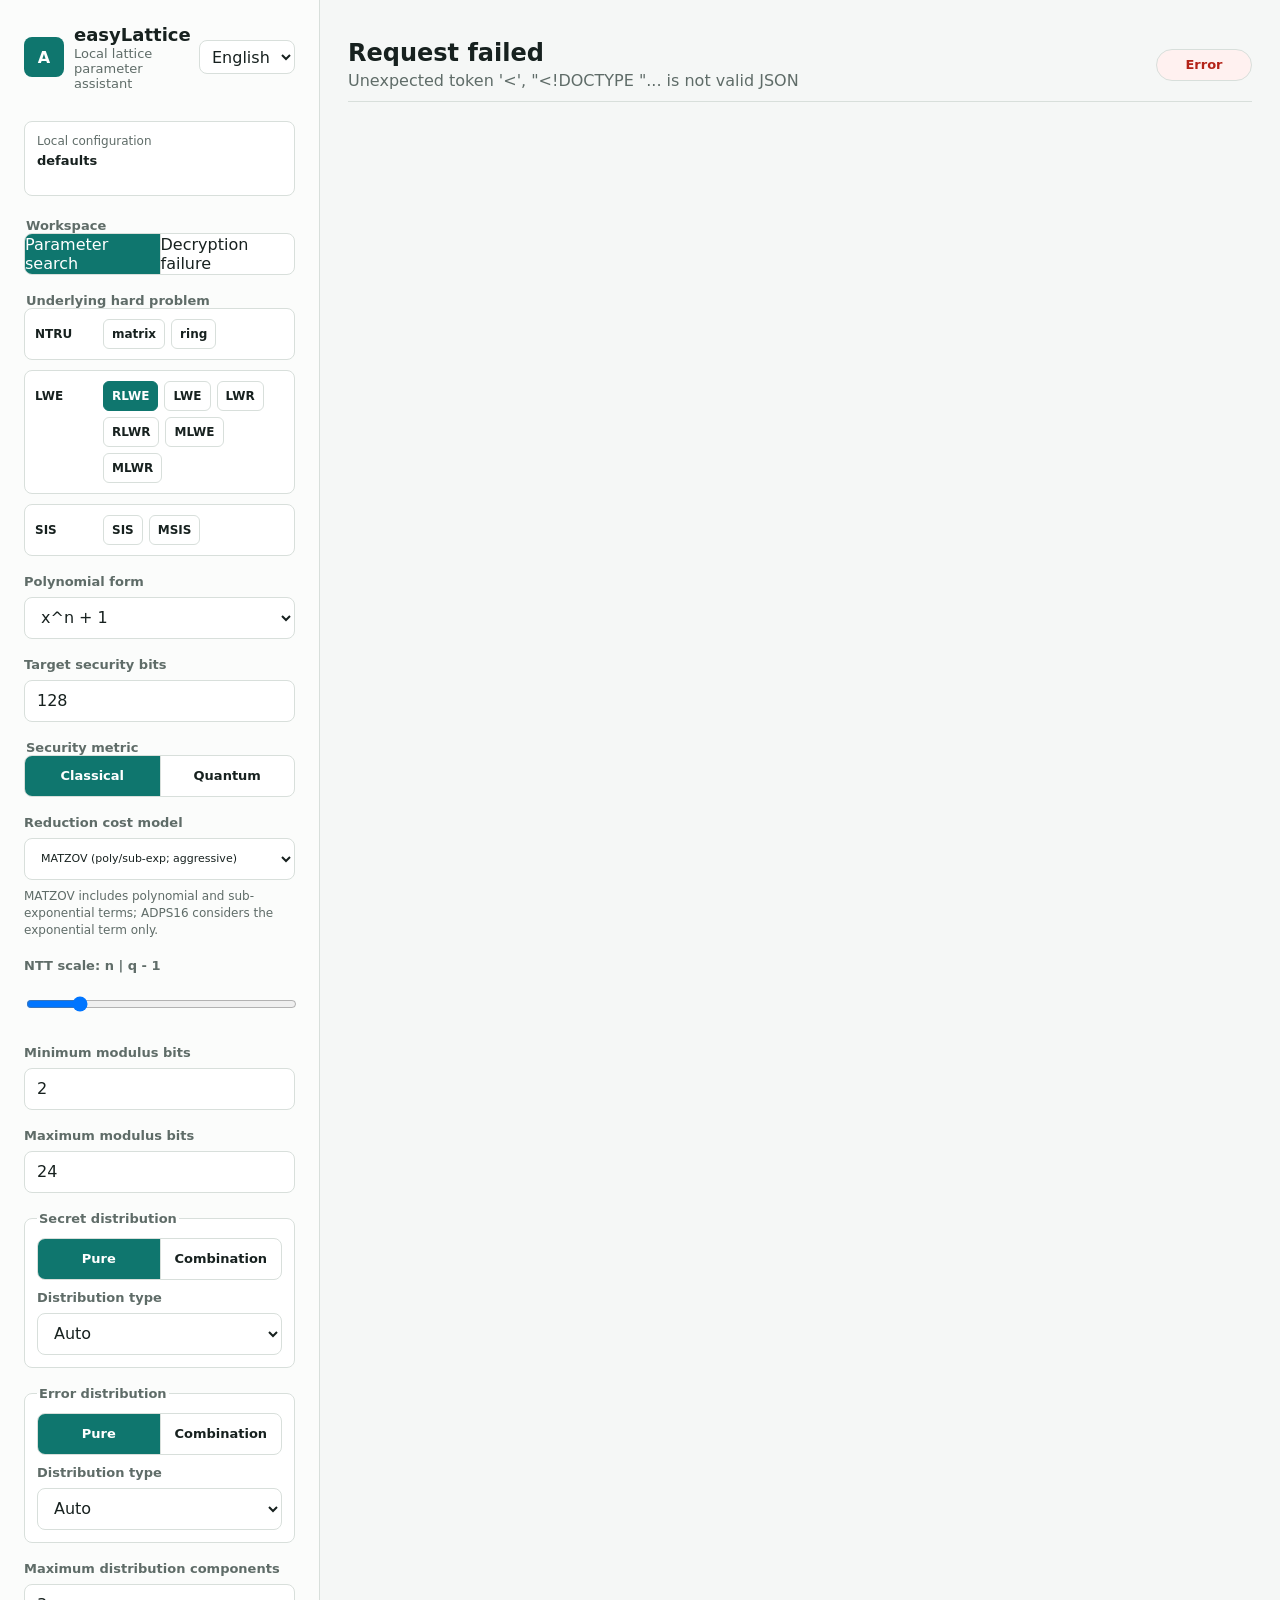
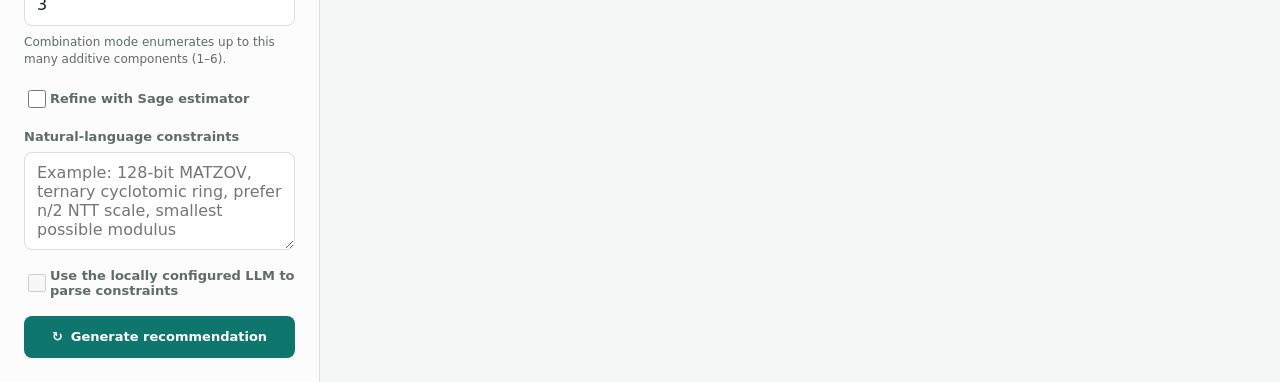
==== commit 3fa0a9f3: "feat: add two-stage distribution objective search" ====
--- a/static/index.html
+++ b/static/index.html
@@ -322,6 +322,13 @@
           </div>
           <div id="candidate-list" class="candidate-list"></div>
         </section>
+
+        <section id="distribution-recommendations" class="alternatives hidden">
+          <div class="section-heading">
+            <h3 data-i18n="distributionObjectives">Distribution objective candidates</h3>
+          </div>
+          <div id="distribution-candidate-list" class="candidate-list"></div>
+        </section>
         </div>
 
         <section id="dfr-results" class="dfr-results hidden">
--- a/static/styles.css
+++ b/static/styles.css
@@ -343,6 +343,14 @@
   opacity: 1;
 }
 
+#red-cost-model {
+  font-size: 11px;
+}
+
+html[lang="zh-CN"] #red-cost-model {
+  font-size: 9px;
+}
+
 input[type="range"]:disabled {
   accent-color: #587a75;
   cursor: not-allowed;
